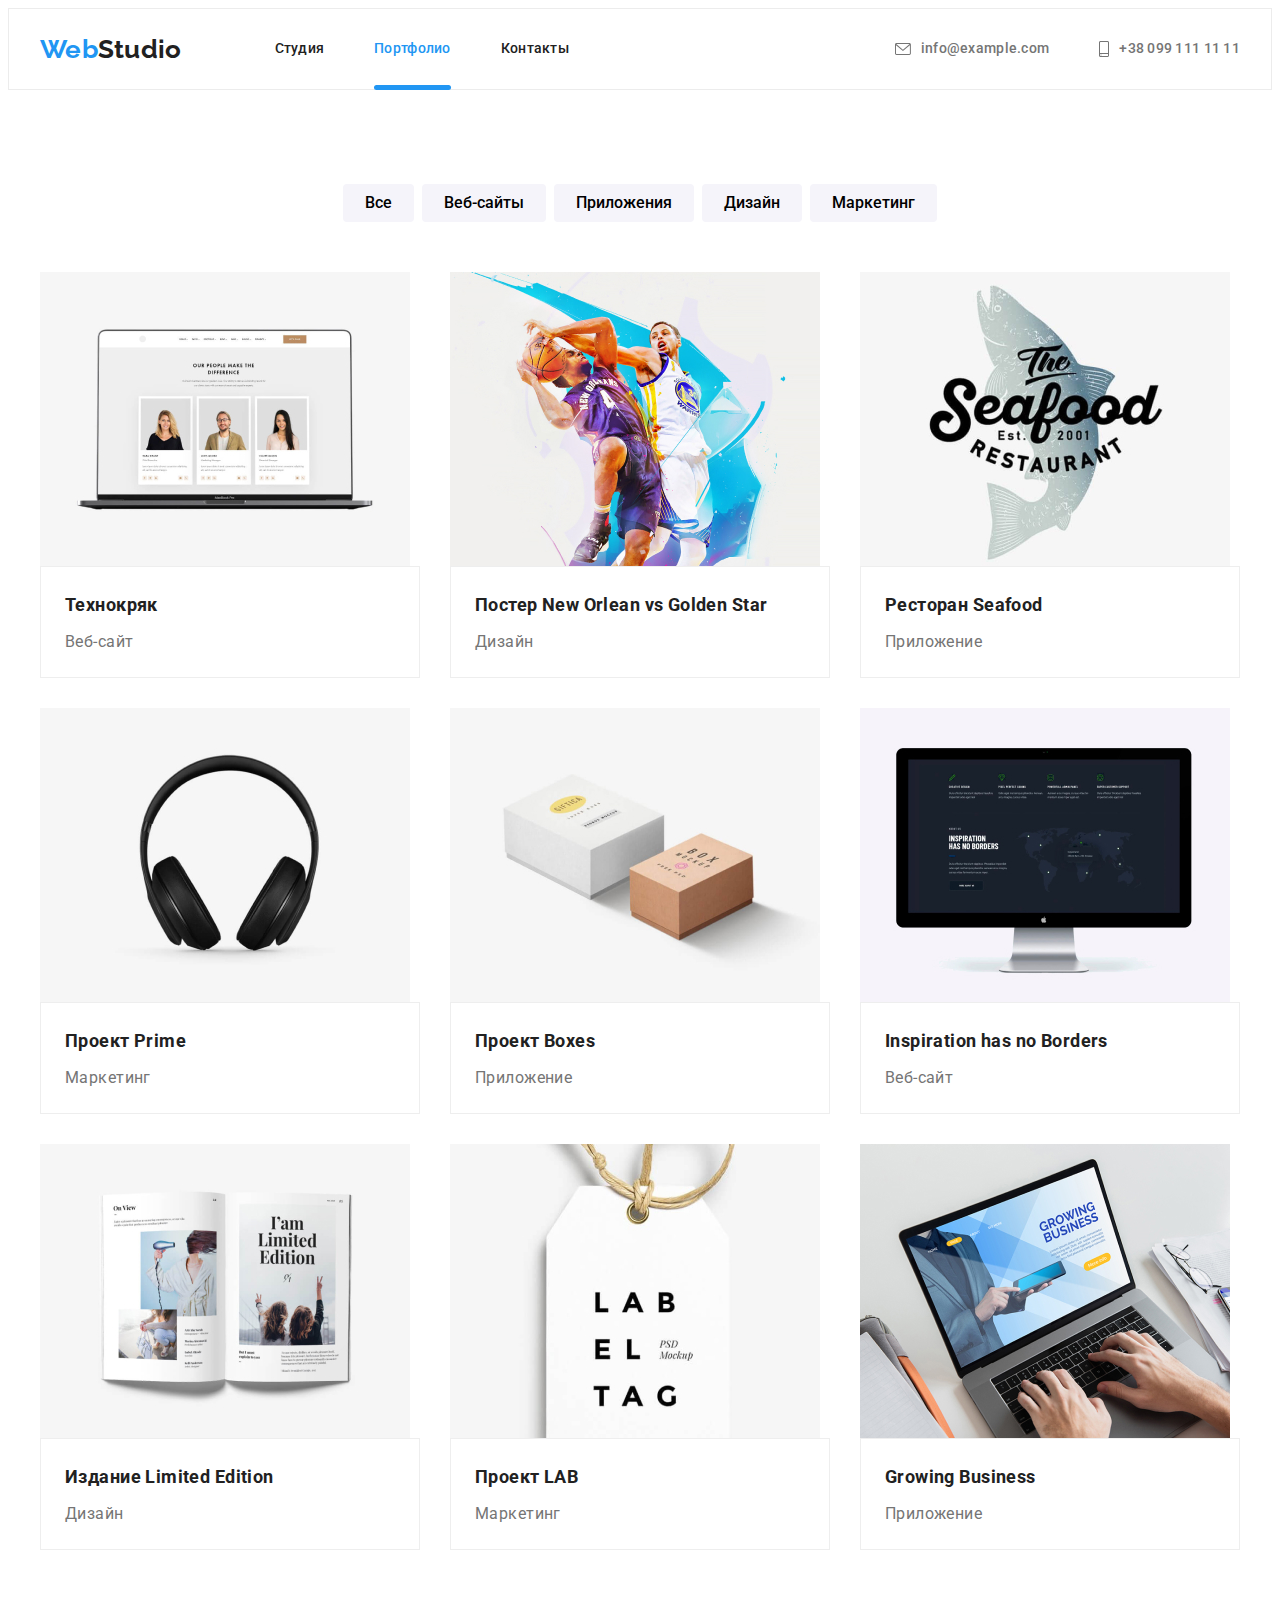
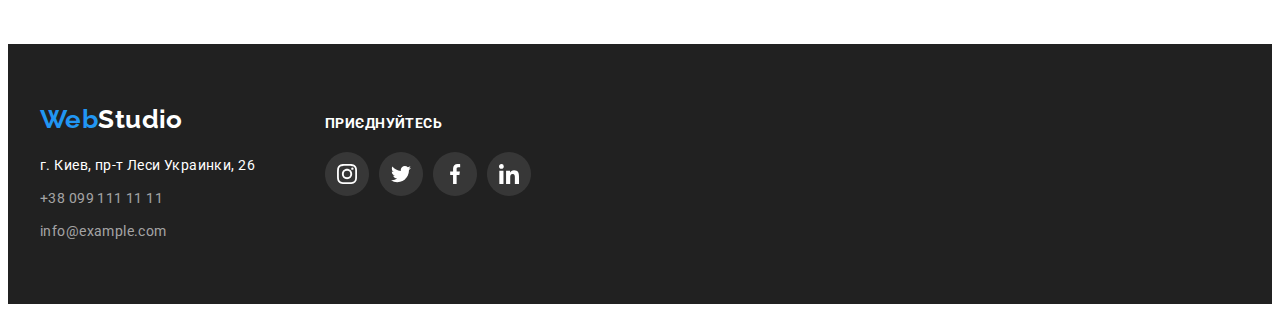
==== portfolio.html @ e032d7aa "Initial commit" ====
<!DOCTYPE html>
<html lang="ru">

<head>
  <meta charset="UTF-8" />
  <meta http-equiv="X-UA-Compatible" content="IE=edge" />
  <meta name="viewport" content="width=device-width, initial-scale=1.0" />
  <link rel="preconnect" href="https://fonts.googleapis.com" />
  <link rel="preconnect" href="https://fonts.gstatic.com" crossorigin />
  <link href="https://fonts.googleapis.com/css2?family=Raleway:wght@700&family=Roboto:wght@400;500;700;900&display=swap"
    rel="stylesheet" />
  <link rel="stylesheet" href="https://cdnjs.cloudflare.com/ajax/libs/modern-normalize/1.1.0/modern-normalize.min.css"
    integrity="sha512-wpPYUAdjBVSE4KJnH1VR1HeZfpl1ub8YT/NKx4PuQ5NmX2tKuGu6U/JRp5y+Y8XG2tV+wKQpNHVUX03MfMFn9Q=="
    crossorigin="anonymous" referrerpolicy="no-referrer" />
  <link rel="stylesheet" href="./css/styles.css" />
  <link rel="stylesheet" href="./css/stylesportfol.css" />
  <title>Портфолио</title>
</head>

<body>
  <header class="header">
    <div class="header-container container">
      <nav class="nav">
        <a href="./index.html" class="logo">
          Web<span class="black">Studio</span></a>
        <ul class="nav-list list">
          <li class="header-item">
            <a class="link header-link" href="./index.html">Студия</a>
          </li>
          <li class="header-item">
            <a class="link header-link active-page" href="./portfolio.html" target="_blank"
              rel="noreferrer noopener">Портфолио</a>
          </li>
          <li class="header-item">
            <a class="link header-link" href="">Контакты</a>
          </li>
        </ul>
      </nav>
      <ul class="contact-list list">
        <li class="header-item">
          <a class="link header-link" href="mailto:info@example.com"><svg class="contact-mail" width="16" height="12">
              <use href="/images/symbol.svg#mail"></use>
            </svg>info@example.com</a>
        </li>
        <li class="header-item">
          <a class="link header-link" href="tel:+380991111111"><svg class="contact-mail" width="10" height="16">
              <use href="/images/symbol.svg#smartphone"></use>
            </svg>+38 099 111 11 11</a>
        </li>
      </ul>
    </div>
  </header>

  <main>
    <section class="section work">
      <div class="container">
        <ul class="list filter-list">
          <li class="filter-link">
            <button class="filter-btn" type="button">Все</button>
          </li>
          <li class="filter-link">
            <button class="filter-btn" type="button">Веб-сайты</button>
          </li>
          <li class="filter-link">
            <button class="filter-btn" type="button">Приложения</button>
          </li>
          <li class="filter-link">
            <button class="filter-btn" type="button">Дизайн</button>
          </li>
          <li class="filter-link">
            <button class="filter-btn" type="button">Маркетинг</button>
          </li>
        </ul>

        <ul class="list work-list card-set">
          <li class="work-item card-item">
            <a href="" class="link work-link">
              <div class="work-overlay">
                <img src="./images/portfoilioimg/techo.jpg" alt="" />
                <p class="work-about">
                  Ресурс предлагает комплексные предложения с разным уровнем
                  функционала и сервисов. Все это позволит посетителю получить
                  исчерпывающие сведения о компании или частном лице.
                </p>
              </div>
              <div class="work-description">
                <h2 class="work-title">Технокряк</h2>
                <p class="work-text">Веб-сайт</p>
              </div>
            </a>
          </li>
          <li class="work-item card-item">
            <a href="" class="link work-link">
              <div class="work-overlay">
                <img src="./images/portfoilioimg/poster.jpg" alt="" />
                <p class="work-about">
                  Ресурс предлагает комплексные предложения с разным уровнем
                  функционала и сервисов. Все это позволит посетителю получить
                  исчерпывающие сведения о компании или частном лице.
                </p>
              </div>
              <div class="work-description">
                <h2 class="work-title">Постер New Orlean vs Golden Star</h2>
                <p class="work-text">Дизайн</p>
              </div>
            </a>
          </li>
          <li class="work-item card-item">
            <a href="" class="link work-link">
              <div class="work-overlay">
                <img src="./images/portfoilioimg/seafood.jpg" alt="" />
                <p class="work-about">
                  Ресурс предлагает комплексные предложения с разным уровнем
                  функционала и сервисов. Все это позволит посетителю получить
                  исчерпывающие сведения о компании или частном лице.
                </p>
              </div>

              <div class="work-description">
                <h2 class="work-title">Ресторан Seafood</h2>
                <p class="work-text">Приложение</p>
              </div>
            </a>
          </li>
          <li class="work-item card-item">
            <a href="" class="link work-link">
              <div class="work-overlay">
                <img src="./images/portfoilioimg/prime.jpg" alt="" />
                <p class="work-about">
                  Ресурс предлагает комплексные предложения с разным уровнем
                  функционала и сервисов. Все это позволит посетителю получить
                  исчерпывающие сведения о компании или частном лице.
                </p>
              </div>

              <div class="work-description">
                <h2 class="work-title">Проект Prime</h2>
                <p class="work-text">Маркетинг</p>
              </div>
            </a>
          </li>
          <li class="work-item card-item">
            <a href="" class="link work-link">
              <div class="work-overlay">
                <img src="./images/portfoilioimg/boxes.jpg" alt="" />
                <p class="work-about">
                  Ресурс предлагает комплексные предложения с разным уровнем
                  функционала и сервисов. Все это позволит посетителю получить
                  исчерпывающие сведения о компании или частном лице.
                </p>
              </div>

              <div class="work-description">
                <h2 class="work-title">Проект Boxes</h2>
                <p class="work-text">Приложение</p>
              </div>
            </a>
          </li>
          <li class="work-item card-item">
            <a href="a" class="link work-link">
              <div class="work-overlay">
                <img src="./images/portfoilioimg/border.jpg" alt="" />
                <p class="work-about">
                  Ресурс предлагает комплексные предложения с разным уровнем
                  функционала и сервисов. Все это позволит посетителю получить
                  исчерпывающие сведения о компании или частном лице.
                </p>
              </div>

              <div class="work-description">
                <h2 class="work-title">Inspiration has no Borders</h2>
                <p class="work-text">Веб-сайт</p>
              </div>
            </a>
          </li>
          <li class="work-item card-item">
            <a href="" class="link work-link">
              <div class="work-overlay">
                <img src="./images/portfoilioimg/limitededition.jpg" alt="" />
                <p class="work-about">
                  Ресурс предлагает комплексные предложения с разным уровнем
                  функционала и сервисов. Все это позволит посетителю получить
                  исчерпывающие сведения о компании или частном лице.
                </p>
              </div>

              <div class="work-description">
                <h2 class="work-title">Издание Limited Edition</h2>
                <p class="work-text">Дизайн</p>
              </div>
            </a>
          </li>
          <li class="work-item card-item">
            <a href="" class="link work-link">
              <div class="work-overlay">
                <img src="./images/portfoilioimg/projectlab.jpg" alt="" />
                <p class="work-about">
                  Ресурс предлагает комплексные предложения с разным уровнем
                  функционала и сервисов. Все это позволит посетителю получить
                  исчерпывающие сведения о компании или частном лице.
                </p>
              </div>

              <div class="work-description">
                <h2 class="work-title">Проект LAB</h2>
                <p class="work-text">Маркетинг</p>
              </div>
            </a>
          </li>
          <li class="work-item card-item">
            <a href="" class="link work-link ">
              <div class="work-overlay">
                <img src="./images/portfoilioimg/business.jpg" alt="" />
                <p class="work-about">
                  Ресурс предлагает комплексные предложения с разным уровнем
                  функционала и сервисов. Все это позволит посетителю получить
                  исчерпывающие сведения о компании или частном лице.
                </p>
              </div>

              <div class="work-description">
                <h2 class="work-title">Growing Business</h2>
                <p class="work-text">Приложение</p>
              </div>
            </a>
          </li>
        </ul>
      </div>
    </section>
  </main>
  <footer class="footer">
    <div class="container">
      <div class="footer-container">
        <div class="adress-container>">
          <a href="./index.html" class="logo">
            Web<span class="white">Studio</span></a>
          <address class="adress">
            <ul class="list footer-list">
              <li class="footer-contact">
                <a class="footer-link white link" href="https://goo.gl/maps/tCq3jxpHgxtGi2bRA" target="_blank"
                  rel="noreferrer noopener">
                  г. Киев, пр-т Леси Украинки, 26</a>
              </li>
              <li class="footer-contact">
                <a class="footer-link link" href="tel:+380991111111">+38 099 111 11 11</a>
              </li>
              <li class="footer-contact">
                <a class="footer-link link" href="mailto:info@example.com">info@example.com</a>
              </li>
            </ul>
          </address>
        </div>

        <div class="footer-cta">
          <p class="white footer-title">Приєднуйтесь</p>
          <ul class="socials list">
            <li class="socials-item">
              <a class="socials-link" href="">
                <svg class="socials-icon" width="20" height="20">
                  <use href="./images/symbol.svg#instagram"></use>
                </svg>
              </a>
            </li>
            <li class="socials-item">
              <a class="socials-link" href="">
                <svg class="socials-icon" width="20" height="20">
                  <use href="./images/symbol.svg#twitter"></use>
                </svg>
              </a>
            </li>
            <li class="socials-item">
              <a class="socials-link" href="">
                <svg class="socials-icon" width="20" height="20">
                  <use href="./images/symbol.svg#facebook"></use>
                </svg>
              </a>
            </li>
            <li class="socials-item">
              <a class="socials-link" href="">
                <svg class="socials-icon" width="20" height="20">
                  <use href="./images/symbol.svg#linkedin"></use>
                </svg>
              </a>
            </li>
          </ul>
        </div>
      </div>
    </div>
  </footer>

  <script src="./modal.js"></script>
</body>

</html>
---- css/styles.css ----
:root {
  --text-color-blck: #212121;
  --accent-color: #2196f3;
  --text-color-wht: #ffffff;
  --text-color-gray: #757575;
  --text-color-soc: #afb1b8;
  --drk-bg: #2f303a;
  --light-bg: #f5f4fa;
  --gradient: linear-gradient(
    to right,
    rgba(47, 48, 58, 0.4),
    rgba(47, 48, 58, 0.4)
  );
  --white-rgba: rgba(255, 255, 255, 0.6);
  --card-gap: 30px;
  --card-item: 3;
  --cubic: cubic-bezier(0.4, 0, 0.2, 1);
}

body {
  font-family: "Roboto";
  font-size: 14px;
  line-height: 1.71;
  letter-spacing: 0.03em;
  color: var(--text-color-gray);
}
h1,
h2,
h3,
h4,
p {
  margin: 0;
}

ul,
ol {
  padding: 0;
  margin: 0;
}

img {
  display: block;
  max-width: 100%;
  height: auto;
}
.section {
  padding-top: 94px;
  padding-bottom: 94px;
}
.card-set {
  display: flex;
  flex-wrap: wrap;
  gap: var(--card-gap);
}
.card-item {
  flex-basis: calc(
    (100% - (var(--card-item) - 1) * var(--card-gap)) / var(--card-item)
  );
}
.container {
  width: 1200px;
  padding-left: 15px;
  padding-right: 15px;
  margin-left: auto;
  margin-right: auto;
}
.link {
  text-decoration: none;
  color: currentColor;
}

.list {
  list-style: none;
}

/* Header */
.header {
  font-weight: 500;
  line-height: 1.14;
  letter-spacing: 0.02em;
  border: 1px solid #ececec;
}
.logo {
  text-decoration: none;
  font-family: "Raleway";
  font-weight: 700;
  font-size: 26px;
  line-height: 1.16;
  color: var(--accent-color);
}
.black {
  color: var(--text-color-blck);
}
.white {
  color: var(--text-color-wht);
}

.header-link:hover, 
 .header-link:focus {
  color: var(--accent-color);
  
}
.nav {
  color: var(--text-color-blck);
}
.contact-mail {
  fill: currentColor;
  margin-right: 10px;
}
.header-link a:hover,
.header-link a:focus {
  color: var(--accent-color);
}

.active-page{
  position: relative;
  color: var(--accent-color);
}

.active-page::after{
  content: '';
  position: absolute;
  display: block ;
  left: 0;
  bottom: -1px;
  border-radius: 4px;
  width: 100%;
  height: 5px;
  background-color: var(--accent-color );
 
  
}

/* Header */
.header .logo {
  margin-right: 93px;
}
.header-container {
  display: flex;
  align-items: center;
}
.nav {
  display: flex;
  align-items: center;
}
.nav-list {
  display: flex;
  align-items: center;
  gap: 50px;
}
.header-link {
  display: flex;
  align-items: center;
  padding-top: 32px;
  padding-bottom: 32px;
  transition: color 250ms var(--cubic);
}
.contact-list {
  display: flex;
  align-items: center;
  gap: 50px;
  margin-left: auto;
}
/* Секція Герой */

.section-hero {
  max-width: 1600px;
  margin-left: auto;
  margin-right: auto;
  background-image: var(--gradient), url(../images/indeximg/backhero.jpg);
  background-repeat: no-repeat;
  background-position: center;
  background-size: cover;
  padding-top: 200px;
  padding-bottom: 200px;
  background-color: var(--drk-bg);
  text-align: center;
}
.title-hero {
  max-width: 696px;
  margin-left: auto;
  margin-right: auto;
  font-weight: 900;
  font-size: 44px;
  line-height: 1.36;
  text-align: center;
  text-transform: uppercase;
  letter-spacing: 0.06em;
  margin-bottom: 30px;
}
.btn-hero {
  background-color: var(--accent-color);
  box-shadow: 0px 4px 4px rgba(0, 0, 0, 0.15);
  border-radius: 4px;
  color: var(--text-color-wht);
  min-width: 200px;
  padding: 10px 32px;
  cursor: pointer;
  font-weight: 700;
  font-size: 16px;
  line-height: 1.88;
  text-align: center;
  letter-spacing: 0.06em;
  font-family: inherit;
  border: none;
}

/* Секція опису роботи */

.description-list {
  --card-item: 4;
}

.description-title {
  font-weight: 700;
  line-height: 1.14;
  font-size: 14px;
  text-transform: uppercase;
  margin-bottom: 10px;
}
.descrip-other {
  display: flex;
  align-items: center;
  justify-content: center;
  height: 120px;
  border-radius: 4px;
  background: var(--light-bg);
  margin-bottom: 30px;
}

/* Секція про нас */
.about {
  padding-top: 0px;
}
.section-title {
  font-weight: 700;
  font-size: 36px;
  line-height: 1.16;
  text-align: center;
  margin-bottom: 50px;
}
.about-list .about-item{
  position: relative;
}
.about-title {
  position: absolute;
  width: 100%;
  left: 0;
  bottom: 0;
  margin: 0;
  font-weight: 700;
  line-height: 1.14;
  text-transform: uppercase;
  color: var(--text-color-wht);
  text-align: center;
  padding: 27px;
  background: rgba(47, 48, 58, 0.8);
}
/* Секція наша Команда */

.team-list {
  --card-item: 4;
}
.team {
  background-color: var(--light-bg);
}
.title-team {
  font-weight: 700;
  font-size: 36px;
  line-height: 1.16;
  text-align: center;
}
.team-name {
  margin-bottom: 10px;
  font-weight: 500;
  color: var(--text-color-blck);
}
.team-text .team-name {
  font-size: 16px;
  line-height: 1.18;
}
.team-text {
  font-weight: 400px;
  margin-bottom: 16px;
}
.comand-item {
  text-align: center;
  background: #ffffff;
  box-shadow: 0px 1px 3px rgba(0, 0, 0, 0.12), 0px 1px 1px rgba(0, 0, 0, 0.14),
    0px 2px 1px rgba(0, 0, 0, 0.2);
  border-radius: 0px 0px 4px 4px;
}

.team-content {
  padding: 30px;
}

.socials {
  display: flex;
  align-items: center;
  justify-content: center;
  gap: 10px;
}
.socials-link {
  display: flex;
  align-items: center;
  justify-content: center;
  width: 44px;
  height: 44px;
  border-radius: 50%;
  transition: background-color 250ms var(--cubic);
  
}
.socials-icon {
  fill: var(--text-color-soc);
  transition: fill 250ms var(--cubic);
}
.socials-link:hover,
.socials-link:focus {
  background-color: var(--accent-color);
  
}
.socials-link:hover .socials-icon,
.socials-link:focus .socials-icon {
  fill: var(--text-color-wht);
  
}

/* Постійні клієнти */

.regular-title {
  text-align: center;
  font-size: 36px;
  line-height: 1.16em;
  font-weight: 700;
  color: var(--text-color-blck);
  margin-bottom: 50px;
}

.regular-item .link {
  display: flex;
  align-items: center;
  padding: 16px 30px;
  justify-content: center;
  border: 1px solid currentColor;
  border-radius: 4px;
  color: var(--text-color-soc);
  transition: color 250ms var(--cubic);
}
.regular-icon {
  fill: currentColor;
}
.regular-item .link:hover,
.regular-item .link:focus {
  color: var(--accent-color);
  
}
.regular-list {
  --card-item: 6;
  --card-gap: 30px;
}
/* Секція футер */
.footer-container {
  display: flex;
  gap: 70px;
  align-items: baseline;
}
.footer-link{
  transition: color 250ms var(--cubic);
}

.adress-container {
  padding-top: 60px;
  padding-bottom: 60px;
}
.adress {
  font-style: inherit;
  color: var(--white-rgba);
}
.footer {
  padding-top: 60px;
  padding-bottom: 60px;
  background-color: var(--text-color-blck);
}

.footer-link:hover, 
.footer-link:focus {
  color: var(--accent-color);
}


.footer .logo {
  margin-bottom: 20px;
  display: block;
}
.footer-list {
  display: flex;
  flex-direction: column;
  gap: 9px;
}
.footer-title {
  font-family: "Roboto";
  font-weight: 700;
  font-size: 14px;
  line-height: 1.14;
  letter-spacing: 0.03em;
  text-transform: uppercase;

  color: var(--text-color-wht);
  margin-bottom: 20px;
}
/* Social-Footer */
.footer-cta .socials-link {
  
  background-color: rgba(255, 255, 255, 0.1);
}
.footer-cta .socials-link:hover,
.footer-cta .socials-link:focus{
    background-color: var(--accent-color);
    transition: background-color 250ms var(--cubic);

}
.footer-cta .socials-icon{
  fill: var(--text-color-wht);
}

/* Портфолио */

.filter-btn {
  text-align: center;
  font-family: inherit;
  font-style: normal;
  font-weight: 500;
  font-size: 16px;
  line-height: 1.62;
  background-color: #f5f4fa;
  border-radius: 4px;
  cursor: pointer;
  border: none;
  padding: 6px 22px;
  transition: color 250ms var(--cubic),
      box-shadow 250ms var(--cubic),
      background-color 250ms var(--cubic);
}
.filter-list {
  display: flex;
  justify-content: center;
  margin-bottom: 50px;
  gap: 8px;
}

.filter-link {
  align-items: center;
}

.filter-btn:hover {
  background-color: var(--accent-color);
  color: var(--text-color-wht);
  box-shadow: 0px 3px 1px rgba(0, 0, 0, 0.1), 0px 1px 2px rgba(0, 0, 0, 0.08),
    0px 2px 2px rgba(0, 0, 0, 0.12);
  
}

.filter-btn:focus {
  background-color: var(--accent-color);
  color: var(--text-color-wht);
  box-shadow: 0px 3px 1px rgba(0, 0, 0, 0.1), 0px 1px 2px rgba(0, 0, 0, 0.08),
    0px 2px 2px rgba(0, 0, 0, 0.12);
    
}

.work-title {
  font-weight: 700;
  font-size: 18px;
  line-height: 2;
  color: var(--text-color-blck);
  margin-bottom: 4px;
}
.work-text {
  font-size: 16px;
  line-height: 1.87;
}
.work-item {
  background-color: var(--text-color-wht);
}
.work-description {
  padding: 20px 24px;
  background: var(--text-color-wht);
  border: 1px solid #eeeeee;
}
.work-list .link {
  display: flex;
  flex-direction: column;
  transition: box-shadow 250ms var(--cubic);
}
.work-list .work-item .link:hover,
.work-list .work-item .link:focus {
  box-shadow: 0px 1px 1px rgba(0, 0, 0, 0.12), 0px 4px 4px rgba(0, 0, 0, 0.06),
    1px 4px 6px rgba(0, 0, 0, 0.16);
  transition: box-shadow 250ms var(--cubic);
}

.work-overlay {
  position: relative;
  overflow: hidden;
}

.work-about{
  font-family: 'Roboto';
    font-style: normal;
    font-weight: 400;
    font-size: 18px;
    line-height: 1.55;
    letter-spacing: 0.03em;
    
}
.work-about {
  position: absolute;
  top: 0;
  left: 0;
  width: 100%;
  height: 100%;
  padding: 63px 24px;
  opacity: 0;
  transform: translateY(100%);
  background-color: var(--accent-color);
  color: var(--text-color-wht);
  transition: transform 250ms var(--cubic), opacity 250ms var(--cubic);
}

.work-link:hover .work-about,
.work-link:focus .work-about {
  transform: translateY(0);
  opacity: 1;
}
/* Modal */

.backdrop{
  position: fixed;
  top: 0;
  left: 0;

  height: 100%;
  width: 100%;

  background-color: rgba(0, 0, 0, 0.2);
  z-index: 1000;
  display: flex;
  align-items: center;
  justify-content: center;
  transition: opacity 250ms var(--cubic), visibility 250ms var(--cubic);
}
.backdrop.is-hidden{
  opacity: 0;
  visibility: hidden;
  pointer-events: none;
}
.backdrop.is-hidden .modal{
  transform: scale(0);
}
.modal{
  position: relative;
  width: 528px;
  height: 581px;
  background: #FFFFFF;
  box-shadow: 0px 1px 3px rgba(0, 0, 0, 0.12), 0px 1px 1px rgba(0, 0, 0, 0.14), 0px 2px 1px rgba(0, 0, 0, 0.2);
  border-radius: 4px;
  transition: transform 250ms var(--cubic);
}
.modal-btn{
  position: absolute;

  display: flex;
  align-items: center;
  justify-content: center;
  width: 30px;
  height: 30px;
  top: 8px;
  right: 8px;

  border-radius: 50%;
  border: 1px solid rgba(0, 0, 0, 0.1);
  background-color: var(--text-color-wht);
  cursor: pointer;
}
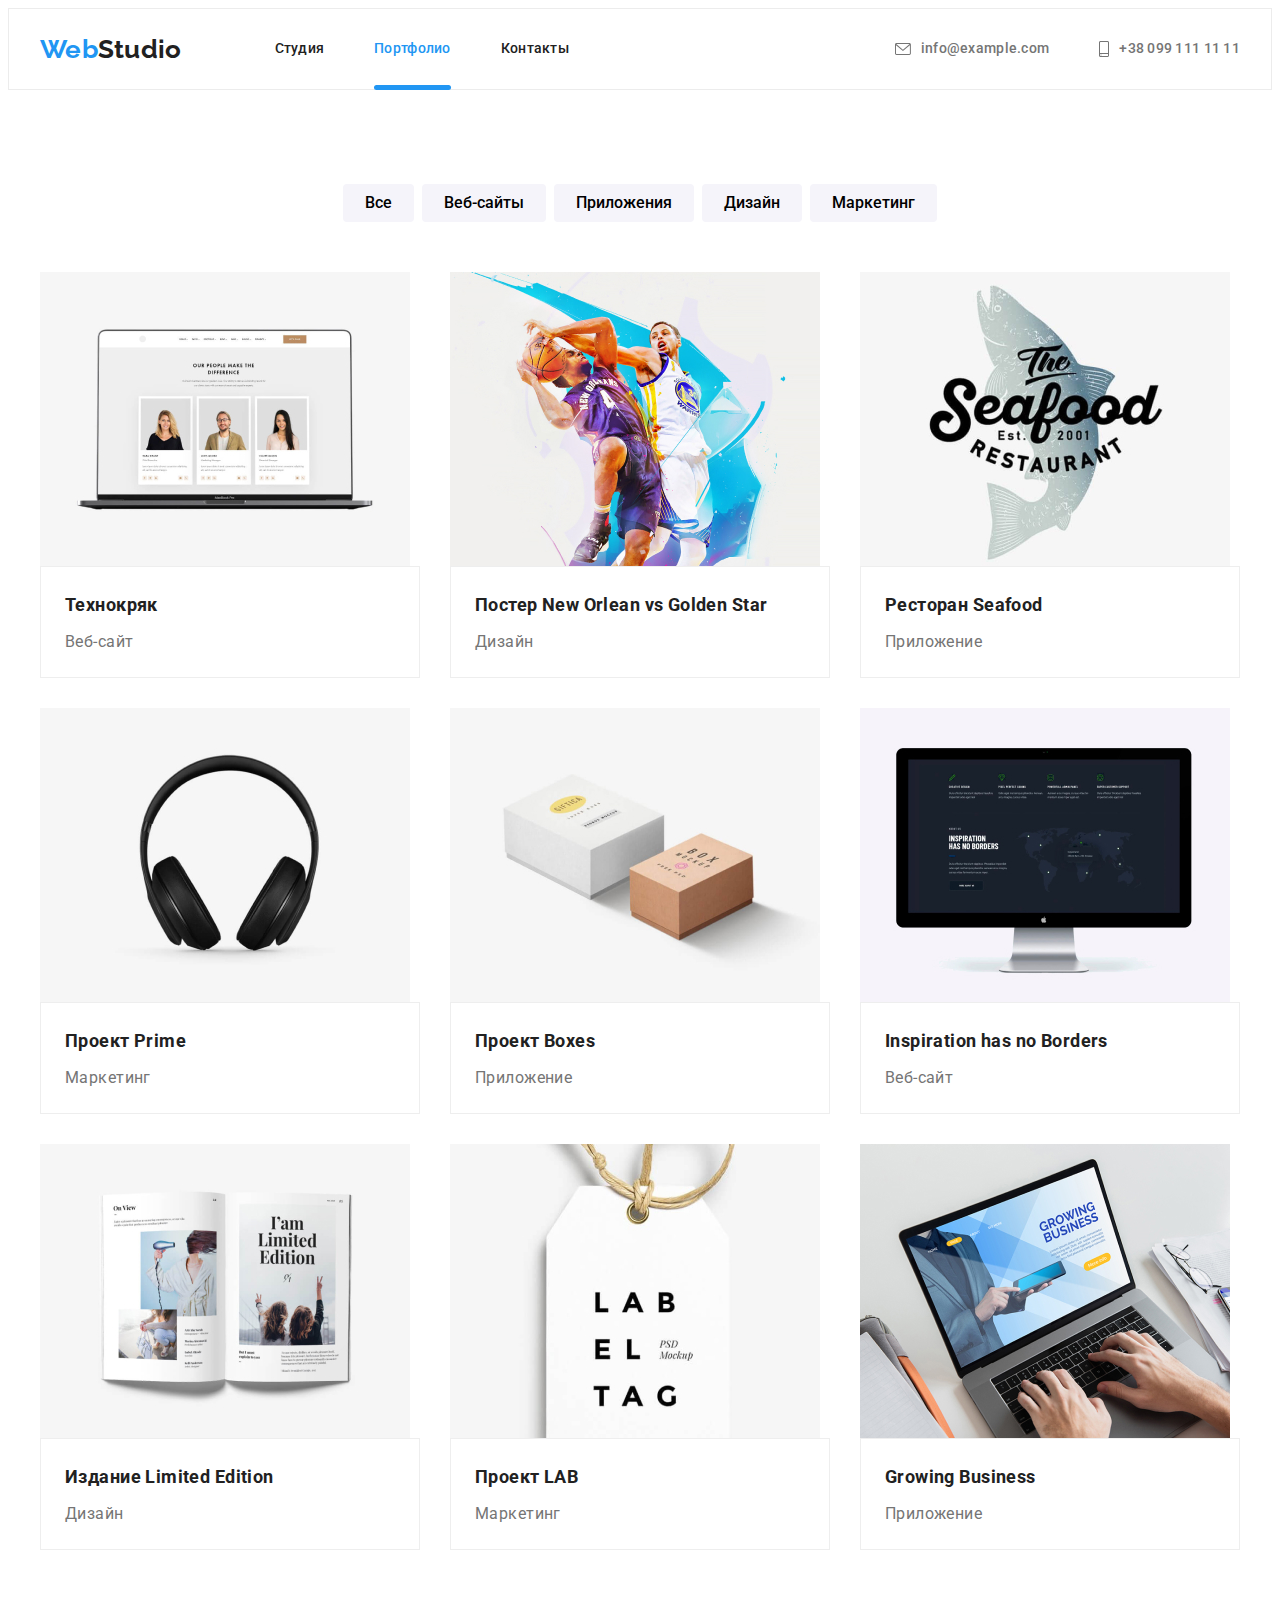
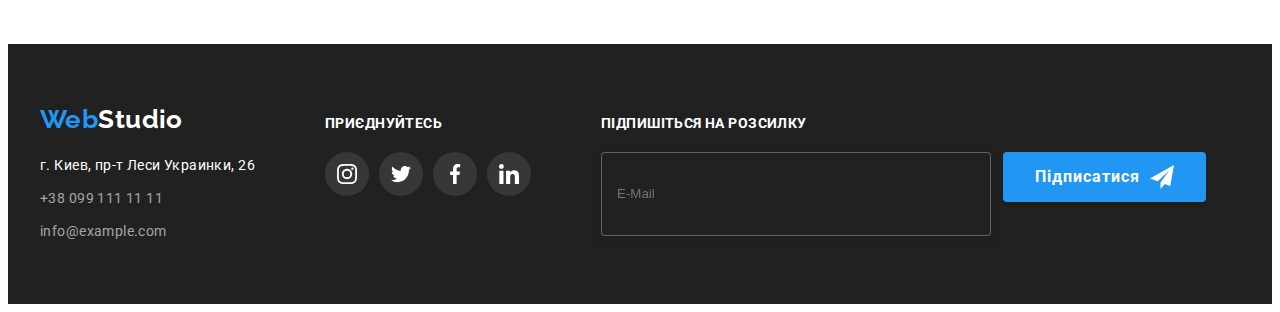
==== commit 9e045979: "Start3" ====
--- a/portfolio.html
+++ b/portfolio.html
@@ -231,8 +231,7 @@
   <footer class="footer">
     <div class="container">
       <div class="footer-container">
-        <div class="adress-container>">
-          <a href="./index.html" class="logo">
+        <div class="adress-container>"> <a href="./index.html" class="logo">
             Web<span class="white">Studio</span></a>
           <address class="adress">
             <ul class="list footer-list">
@@ -275,12 +274,30 @@
                 </svg>
               </a>
             </li>
-            <li class="socials-item">
+            <li class="socials-item ">
               <a class="socials-link" href="">
                 <svg class="socials-icon" width="20" height="20">
                   <use href="./images/symbol.svg#linkedin"></use>
                 </svg>
               </a>
+            </li>
+          </ul>
+        </div>
+        <div class="footer-email">
+          <p class="footer-email-title">Підпишіться на розсилку</p>
+          <ul class="footer-email-list list">
+            <li class="footer-email-item">
+              <label class="footer-email-wrap">
+                <input class="footer-email-input" type="email" name="email" id="email" placeholder="E-Mail">
+                </span>
+              </label>
+            </li>
+            <li class="">
+              <button class="btn-hero">Підписатися
+                <svg class="btn-icon" width="24" height="24">
+                  <use href="./images/icons.svg#icon-send"></use>
+                </svg>
+              </button>
             </li>
           </ul>
         </div>
--- a/css/styles.css
+++ b/css/styles.css
@@ -72,6 +72,18 @@
 .list {
   list-style: none;
 }
+.visually-hidden{
+  position: absolute;
+  white-space: nowrap;
+  width: 1px;
+  height: 1px;
+  overflow: hidden;
+  border: 0;
+padding: 0;
+clip: rect(0 0 0 0);
+clip-path:  inset(50%);
+margin: -1px;
+}
 
 /* Header */
 .header {
@@ -196,6 +208,11 @@
   min-width: 200px;
   padding: 10px 32px;
   cursor: pointer;
+  display: flex;
+  margin-left: auto;
+  margin-right: auto;
+  justify-content: center;
+  align-items: center;
   font-weight: 700;
   font-size: 16px;
   line-height: 1.88;
@@ -562,6 +579,7 @@
   position: relative;
   width: 528px;
   height: 581px;
+  padding: 40px;
   background: #FFFFFF;
   box-shadow: 0px 1px 3px rgba(0, 0, 0, 0.12), 0px 1px 1px rgba(0, 0, 0, 0.14), 0px 2px 1px rgba(0, 0, 0, 0.2);
   border-radius: 4px;
@@ -583,3 +601,134 @@
   background-color: var(--text-color-wht);
   cursor: pointer;
 }
+/* Modal-form */
+
+
+.registration-title {
+    display: block;
+    font-weight: 700;
+    font-size: 20px;
+    line-height: 1.15;
+    text-align: center;
+    color: var(--text-color-blck);
+    margin-bottom: 12px;
+}
+
+.registration-group {
+  margin-bottom: 20px;
+}
+.registration-agreement{
+  display: flex;
+  align-items: center;
+  gap:8px;
+  margin-bottom: 30px;
+  justify-content: center;
+  cursor: pointer;
+}
+.registration-file{
+ position: relative;
+
+}
+.registration-icon{
+  position: absolute;
+    top: 50%;
+    transform: translateY(-50%);
+    left: 15px;
+    transition: fill 250ms var(--cubic);
+}
+.registration-wrap {
+  display: block;
+  margin-bottom: 10px ;
+
+}
+.registration-wrap:last-child{
+  margin-bottom: 0;
+}
+
+.registration-label {
+  margin-bottom: 4px;
+  display: block;
+  font-size: 12px; 
+  line-height: 1.16;
+  letter-spacing: 0.01em;
+  
+}
+.registration-input:focus,
+.registration-input:hover,
+.registration-message:focus,
+.registration-message:hover{
+  border: 1px solid var(--accent-color);
+}
+.registration-input:focus + .registration-icon,
+.registration-input:hover + .registration-icon{
+  fill: var(--accent-color);
+}
+.registration-input, 
+.registration-message {
+  border: 1px solid rgba(33, 33, 33, 0.2);
+  height: 40px;
+  width: 100%;
+  display: block;
+  padding-top: 11px;
+  padding-left: 42px;
+  padding-bottom: 11px;
+  border-radius: 4px;
+  transition: border 250ms var(--cubic);
+}
+.registration-message{
+  resize: none;
+  width: 100%;
+  height: 120px;
+  padding: 10px;
+  color: rgba(117, 117, 117, 0.5);
+  background: #FFFFFF;
+}
+
+
+
+.registration-agreement-check{
+  fill: var(--text-color-wht);
+  
+}
+.registration-checkbox:checked+.registration-agreemen-icon {
+  background-color: var(--accent-color);
+  border: 2px solid var(--accent-color);
+  
+}
+.registration-agreemen-icon{
+  width: 16px;
+  height: 15px;
+  border: 2px solid black;
+}
+.registration-link{
+  color: var(--accent-color);
+}
+/* Fotter-email */
+
+.footer-email-title{
+  font-weight: 700;
+  font-size: 14px;
+  line-height: 1.14;
+  letter-spacing: 0.03em;
+  text-transform: uppercase;
+  color: var(--text-color-wht);
+  margin-bottom: 20px;
+}
+
+.footer-email-input{
+    width: 358px;
+    height: 50px;
+    border: 1px solid rgba(255, 255, 255, 0.3);
+    filter: drop-shadow(0px 4px 4px rgba(0, 0, 0, 0.15));
+    border-radius: 4px;
+    background-color: var(--text-color-blck);
+    color: var(--text-color-wht);
+    padding: 16px 15px;
+}
+.footer-email-list{
+ display: flex;
+gap: 12px;
+}
+.btn-icon{
+  padding-left: 10px;
+}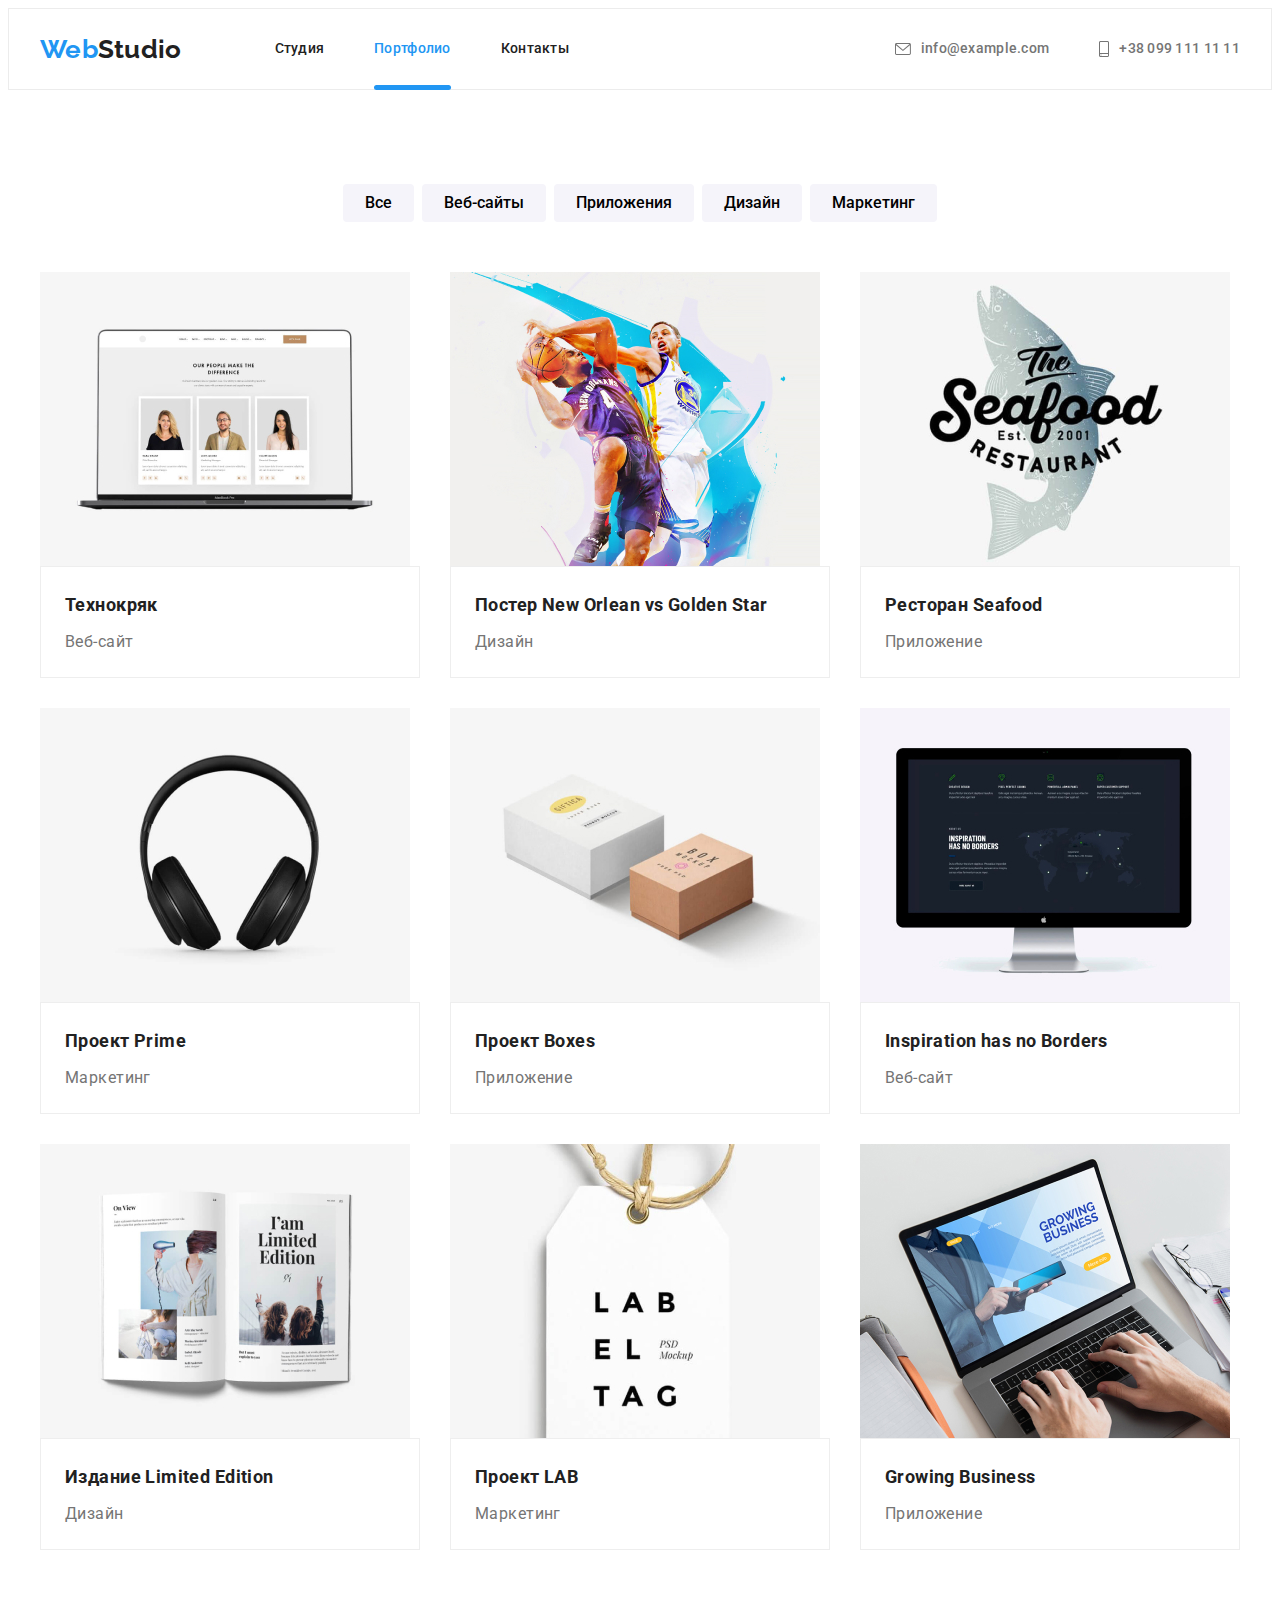
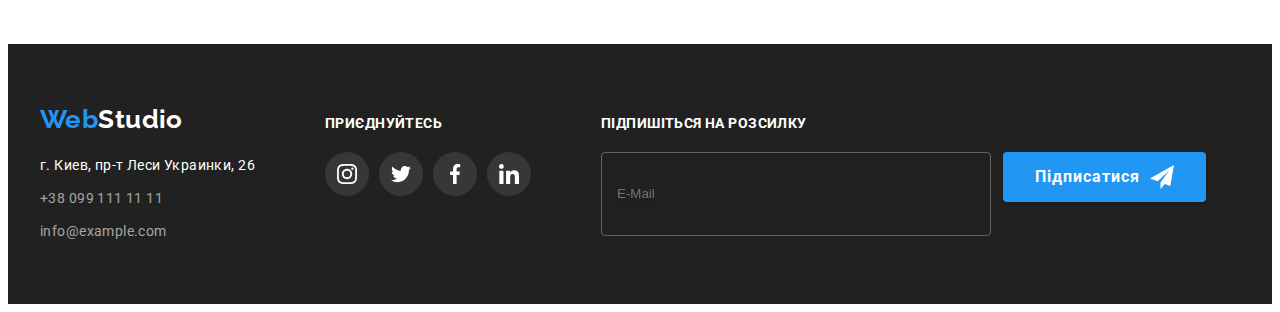
==== commit 03e69ccf: "Finnaly" ====
--- a/portfolio.html
+++ b/portfolio.html
@@ -289,7 +289,6 @@
             <li class="footer-email-item">
               <label class="footer-email-wrap">
                 <input class="footer-email-input" type="email" name="email" id="email" placeholder="E-Mail">
-                </span>
               </label>
             </li>
             <li class="">
--- a/css/styles.css
+++ b/css/styles.css
@@ -220,8 +220,12 @@
   letter-spacing: 0.06em;
   font-family: inherit;
   border: none;
-}
-
+  transition: background-color 250ms var(--cubic);
+}
+.btn-hero:hover, 
+.btn-hero:focus{
+  background-color: #188CE8;
+}
 /* Секція опису роботи */
 
 .description-list {
@@ -600,6 +604,11 @@
   border: 1px solid rgba(0, 0, 0, 0.1);
   background-color: var(--text-color-wht);
   cursor: pointer;
+  transition: fill 250ms var(--cubic);
+}
+.modal-btn:hover, 
+.modal-btn:focus{
+  fill: var(--accent-color);
 }
 /* Modal-form */
 
@@ -680,8 +689,14 @@
   width: 100%;
   height: 120px;
   padding: 10px;
+  color: var(--text-color-blck);
+  background: #FFFFFF;
+}
+.registration-message::placeholder{
+  font-size: 12px;
+  line-height: 1.16;
+  letter-spacing: 0.01em;
   color: rgba(117, 117, 117, 0.5);
-  background: #FFFFFF;
 }
 
 
@@ -694,11 +709,19 @@
   background-color: var(--accent-color);
   border: 2px solid var(--accent-color);
   
+}
+.registration-checkbox:hover+.registration-agreemen-icon,
+.registration-checkbox:focus+.registration-agreemen-icon {
+  
+  border: 2px solid var(--accent-color);
+
 }
 .registration-agreemen-icon{
   width: 16px;
   height: 15px;
   border: 2px solid black;
+  transition: border 250ms var(--cubic);
+  transition: ackground-color 250ms var(--cubic);
 }
 .registration-link{
   color: var(--accent-color);
@@ -721,7 +744,7 @@
     border: 1px solid rgba(255, 255, 255, 0.3);
     filter: drop-shadow(0px 4px 4px rgba(0, 0, 0, 0.15));
     border-radius: 4px;
-    background-color: var(--text-color-blck);
+    background-color: transparent;
     color: var(--text-color-wht);
     padding: 16px 15px;
 }
@@ -730,5 +753,5 @@
 gap: 12px;
 }
 .btn-icon{
-  padding-left: 10px;
+  margin-left: 10px;
 }